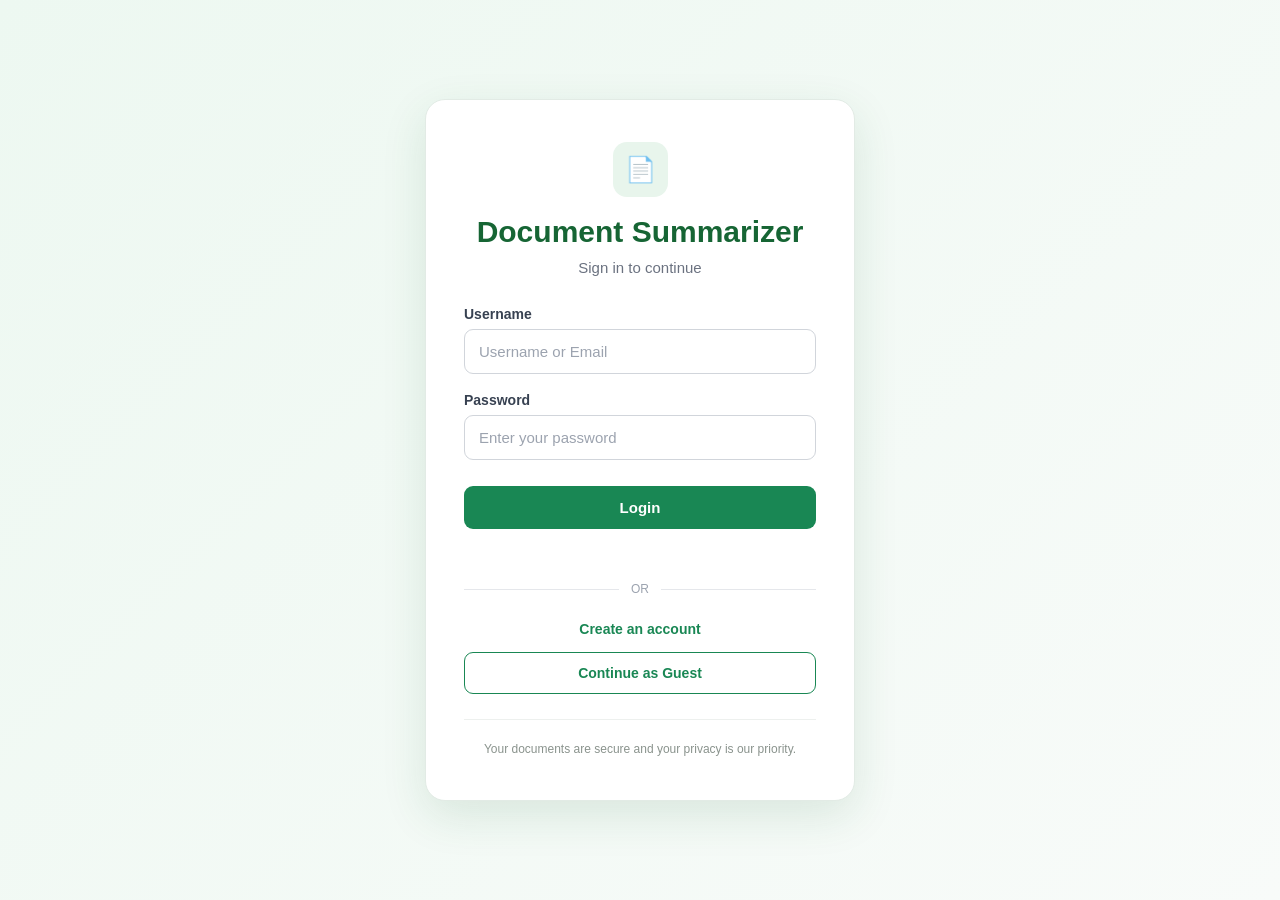
==== frontend/pages/login.html @ 3ccc8717 "Initial commit" ====
<!DOCTYPE html>

<html lang="en">

<head>

    <meta charset="UTF-8">

    <meta
        name="viewport"
        content="width=device-width, initial-scale=1.0"
    >

    <title>Login - Document Summarizer</title>

    <link
        rel="stylesheet"
        href="../css/login.css"
    >

</head>


<body>


    <div class="login-container">


        <div class="login-box">


            <!-- LOGO -->

            <div class="logo">
                📄
            </div>


            <!-- TITLE -->

            <h1>
                Document Summarizer
            </h1>


            <p class="login-subtitle">
                Sign in to continue
            </p>


            <!-- USERNAME -->

            <div class="input-group">

                <label for="username">
                    Username
                </label>

                <input
                    type="text"
                    id="username"
                    placeholder="Username or Email"
                >

            </div>


            <!-- PASSWORD -->

            <div class="input-group">

                <label for="password">
                    Password
                </label>

                <input
                    type="password"
                    id="password"
                    placeholder="Enter your password"
                >

            </div>


            <!-- LOGIN -->

            <button
                type="button"
                id="loginBtn"
                class="login-btn"
            >
                Login
            </button>


            <!-- MESSAGE -->

            <p
                id="loginMessage"
                class="login-message"
            ></p>


            <!-- DIVIDER -->

            <div class="divider">

                <span>
                    OR
                </span>

            </div>


            <!-- CREATE ACCOUNT -->

            <a
                href="register.html"
                class="register-link"
            >
                Create an account
            </a>


            <!-- GUEST -->

            <a
                href="/pages/app.html"
                class="guest-btn"
            >
                Continue as Guest
            </a>


            <!-- PRIVACY -->

            <p class="privacy-text">
                Your documents are secure and your privacy is our priority.
            </p>


        </div>


    </div>


    <script src="../js/login.js"></script>


</body>

</html>
---- frontend/css/login.css ----
/* ========================================
   RESET
======================================== */

* {
    box-sizing: border-box;
}


/* ========================================
   BODY
======================================== */

html,
body {
    margin: 0;
    padding: 0;

    width: 100%;
    min-height: 100%;
}


body {
    min-height: 100vh;

    font-family:
        Arial,
        sans-serif;

    background:
        linear-gradient(
            135deg,
            #edf8f1,
            #f8fbf9
        );

    color: #1f2933;
}


/* ========================================
   MAIN CONTAINER
======================================== */

.login-container {
    width: 100%;
    min-height: 100vh;

    display: flex;

    justify-content: center;
    align-items: center;

    padding: 25px;
}


/* ========================================
   LOGIN CARD
======================================== */

.login-box {
    width: 100%;
    max-width: 430px;

    padding: 42px 38px;

    background: #ffffff;

    border: 1px solid #e2ebe5;

    border-radius: 20px;

    box-shadow:
        0 15px 45px
        rgba(22, 101, 52, 0.12);

    text-align: center;
}


/* ========================================
   LOGO
======================================== */

.logo {
    width: 55px;
    height: 55px;

    margin: 0 auto 18px;

    display: flex;

    align-items: center;
    justify-content: center;

    background: #e8f5ec;

    border-radius: 14px;

    font-size: 25px;
}


/* ========================================
   TITLE
======================================== */

.login-box h1 {
    margin: 0;

    font-size: 30px;

    font-weight: 700;

    color: #166534;
}


/* ========================================
   SUBTITLE
======================================== */

.login-subtitle {
    margin: 10px 0 30px;

    font-size: 15px;

    color: #6b7280;
}


/* ========================================
   INPUT GROUP
======================================== */

.input-group {
    margin-bottom: 18px;

    text-align: left;
}


.input-group label {
    display: block;

    margin-bottom: 7px;

    font-size: 14px;

    font-weight: 600;

    color: #374151;
}


/* ========================================
   INPUT
======================================== */

.input-group input {
    width: 100%;

    padding: 13px 14px;

    border: 1px solid #d1d5db;

    border-radius: 9px;

    outline: none;

    background: #ffffff;

    font-size: 15px;

    color: #1f2933;

    transition:
        border-color 0.2s,
        box-shadow 0.2s;
}


.input-group input::placeholder {
    color: #9ca3af;
}


.input-group input:focus {
    border-color: #198754;

    box-shadow:
        0 0 0 3px
        rgba(25, 135, 84, 0.12);
}


/* ========================================
   LOGIN BUTTON
======================================== */

.login-btn {
    width: 100%;

    margin-top: 8px;

    padding: 13px;

    border: none;

    border-radius: 9px;

    background: #198754;

    color: #ffffff;

    font-size: 15px;

    font-weight: 600;

    cursor: pointer;

    transition:
        background 0.2s,
        transform 0.15s,
        box-shadow 0.2s;
}


.login-btn:hover {
    background: #146c43;

    box-shadow:
        0 6px 15px
        rgba(25, 135, 84, 0.2);
}


.login-btn:active {
    transform: scale(0.98);
}


.login-btn:disabled {
    opacity: 0.7;

    cursor: not-allowed;
}


/* ========================================
   LOGIN MESSAGE
======================================== */

.login-message {
    min-height: 18px;

    margin: 10px 0 0;

    font-size: 13px;

    color: #dc2626;
}


/* ========================================
   DIVIDER
======================================== */

.divider {
    display: flex;

    align-items: center;

    gap: 12px;

    margin: 25px 0;
}


.divider::before,
.divider::after {
    content: "";

    flex: 1;

    height: 1px;

    background: #e5e7eb;
}


.divider span {
    font-size: 12px;

    color: #9ca3af;
}


/* ========================================
   CREATE ACCOUNT
======================================== */

.register-link {
    display: block;

    margin-bottom: 15px;

    color: #198754;

    font-size: 14px;

    font-weight: 600;

    text-decoration: none;
}


.register-link:hover {
    text-decoration: underline;
}


/* ========================================
   CONTINUE AS GUEST
======================================== */

.guest-btn {
    display: block;

    width: 100%;

    padding: 12px;

    border: 1px solid #198754;

    border-radius: 9px;

    background: #ffffff;

    color: #198754;

    font-size: 14px;

    font-weight: 600;

    text-decoration: none;

    transition:
        background 0.2s,
        transform 0.15s;
}


.guest-btn:hover {
    background: #eaf7ef;
}


.guest-btn:active {
    transform: scale(0.98);
}


/* ========================================
   PRIVACY TEXT
======================================== */

.privacy-text {
    margin: 25px 0 0;

    padding-top: 20px;

    border-top: 1px solid #edf0ee;

    font-size: 12px;

    line-height: 18px;

    color: #8a938d;
}


/* ========================================
   MOBILE
======================================== */

@media (max-width: 500px) {

    .login-container {
        padding: 15px;
    }


    .login-box {
        padding: 32px 24px;

        border-radius: 16px;
    }


    .login-box h1 {
        font-size: 25px;
    }

}
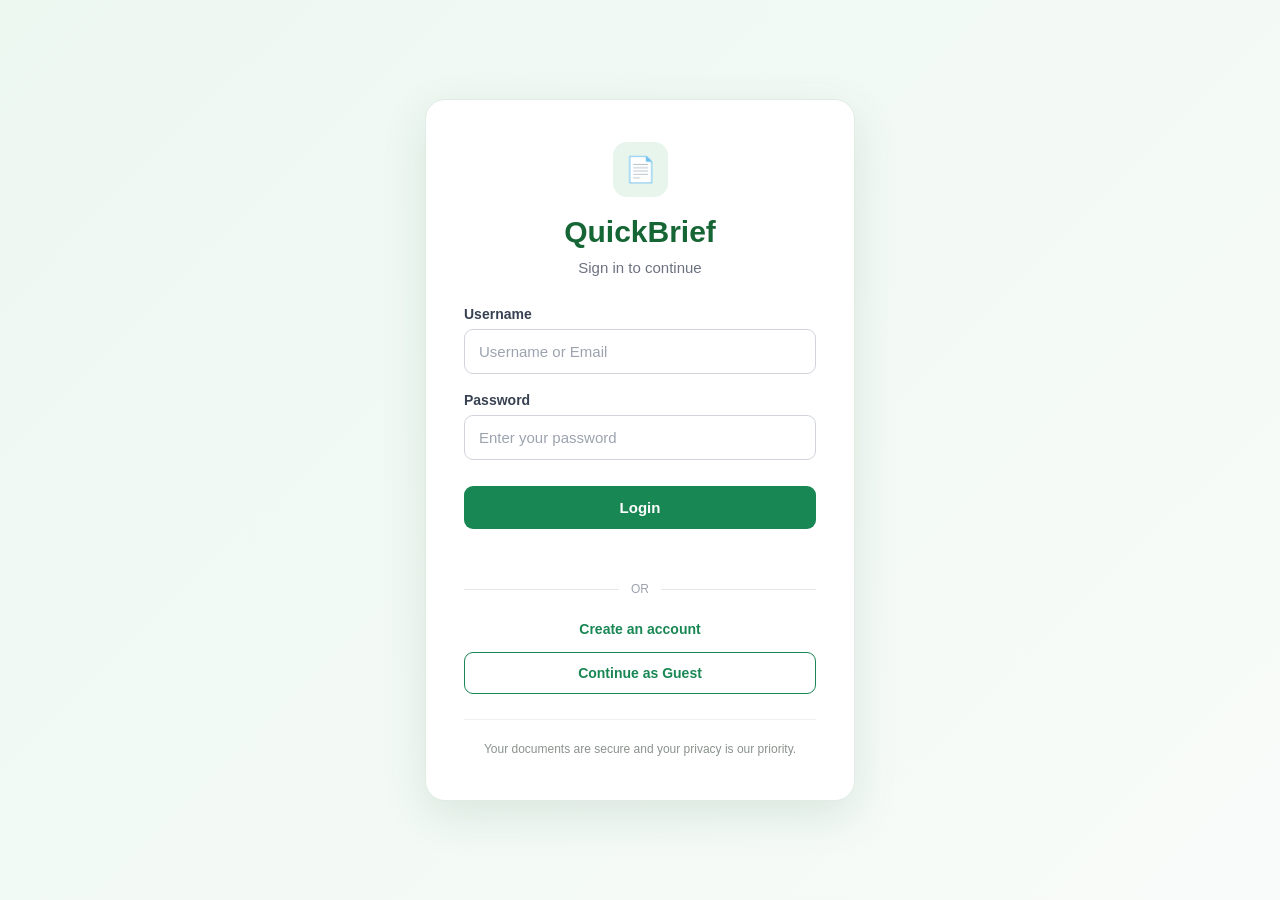
==== commit c84cabef: "Improve Android mobile responsiveness" ====
--- a/frontend/pages/login.html
+++ b/frontend/pages/login.html
@@ -40,7 +40,7 @@
             <!-- TITLE -->
 
             <h1>
-                Document Summarizer
+                QuickBrief
             </h1>
 
 
@@ -116,7 +116,7 @@
             <!-- CREATE ACCOUNT -->
 
             <a
-                href="register.html"
+                href="/pages/register.html"
                 class="register-link"
             >
                 Create an account
